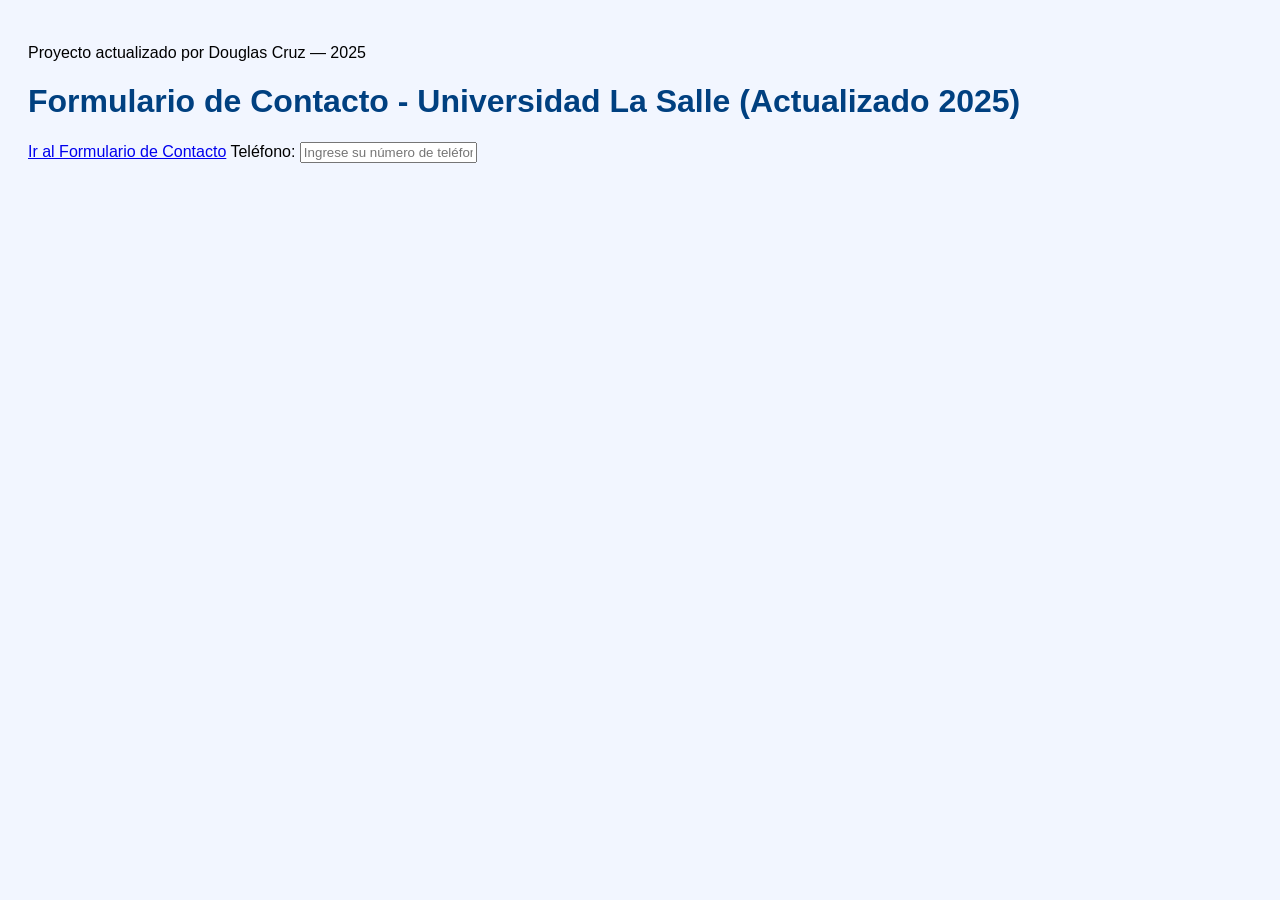
==== index.html @ fa45a5aa "Cambios realizados al formulario" ====
<!DOCTYPE html>
<html lang="es">
<head>
  <meta charset="UTF-8">
  <title>Inicio - U La Salle</title>
  <link rel="stylesheet" href="estilos.css">
</head>
<footer>
  <p>Proyecto actualizado por Douglas Cruz — 2025</p>
</footer>
<body>
  <h1>Formulario de Contacto - Universidad La Salle (Actualizado 2025)</h1>
  <a href="contacto.html">Ir al Formulario de Contacto</a>
</body>
</html>
<from><label for="telefono">Teléfono:</label>
  <input type="text" id="telefono" name="telefono" placeholder="Ingrese su número de teléfono">
  </from>
---- estilos.css ----
body {
  font-family: Arial, sans-serif;
  background-color: #f2f6ff;
  padding: 20px;
}
h1, h2 {
  color: #004080;
}
form {
  background-color: #fff;
  padding: 15px;
  border-radius: 8px;
  box-shadow: 0 0 5px rgba(0,0,0,0.1);
}
button {
  background-color: #0055aa;
  color: white;
  padding: 10px 20px;
  border-radius: 8px;
  border: none;
  cursor: pointer;
}

button:hover {
  background-color: #003f7d;
}
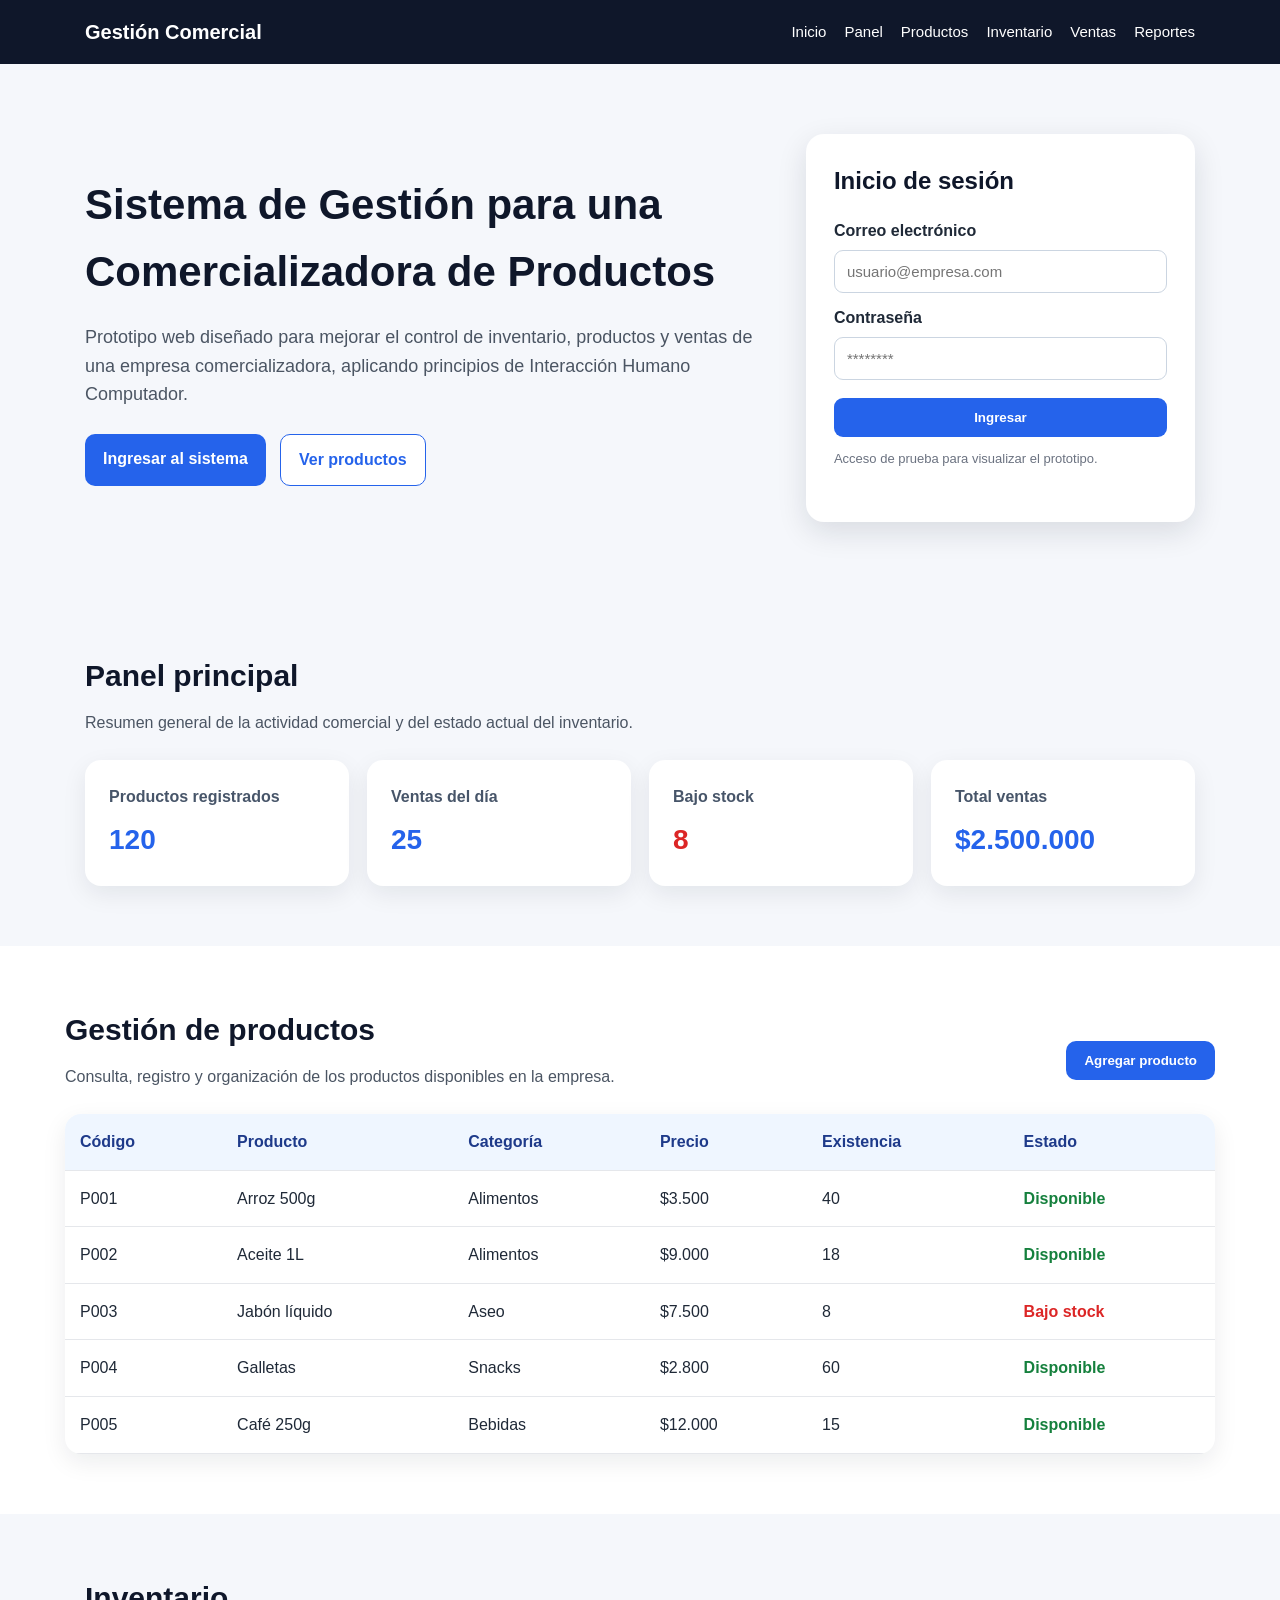
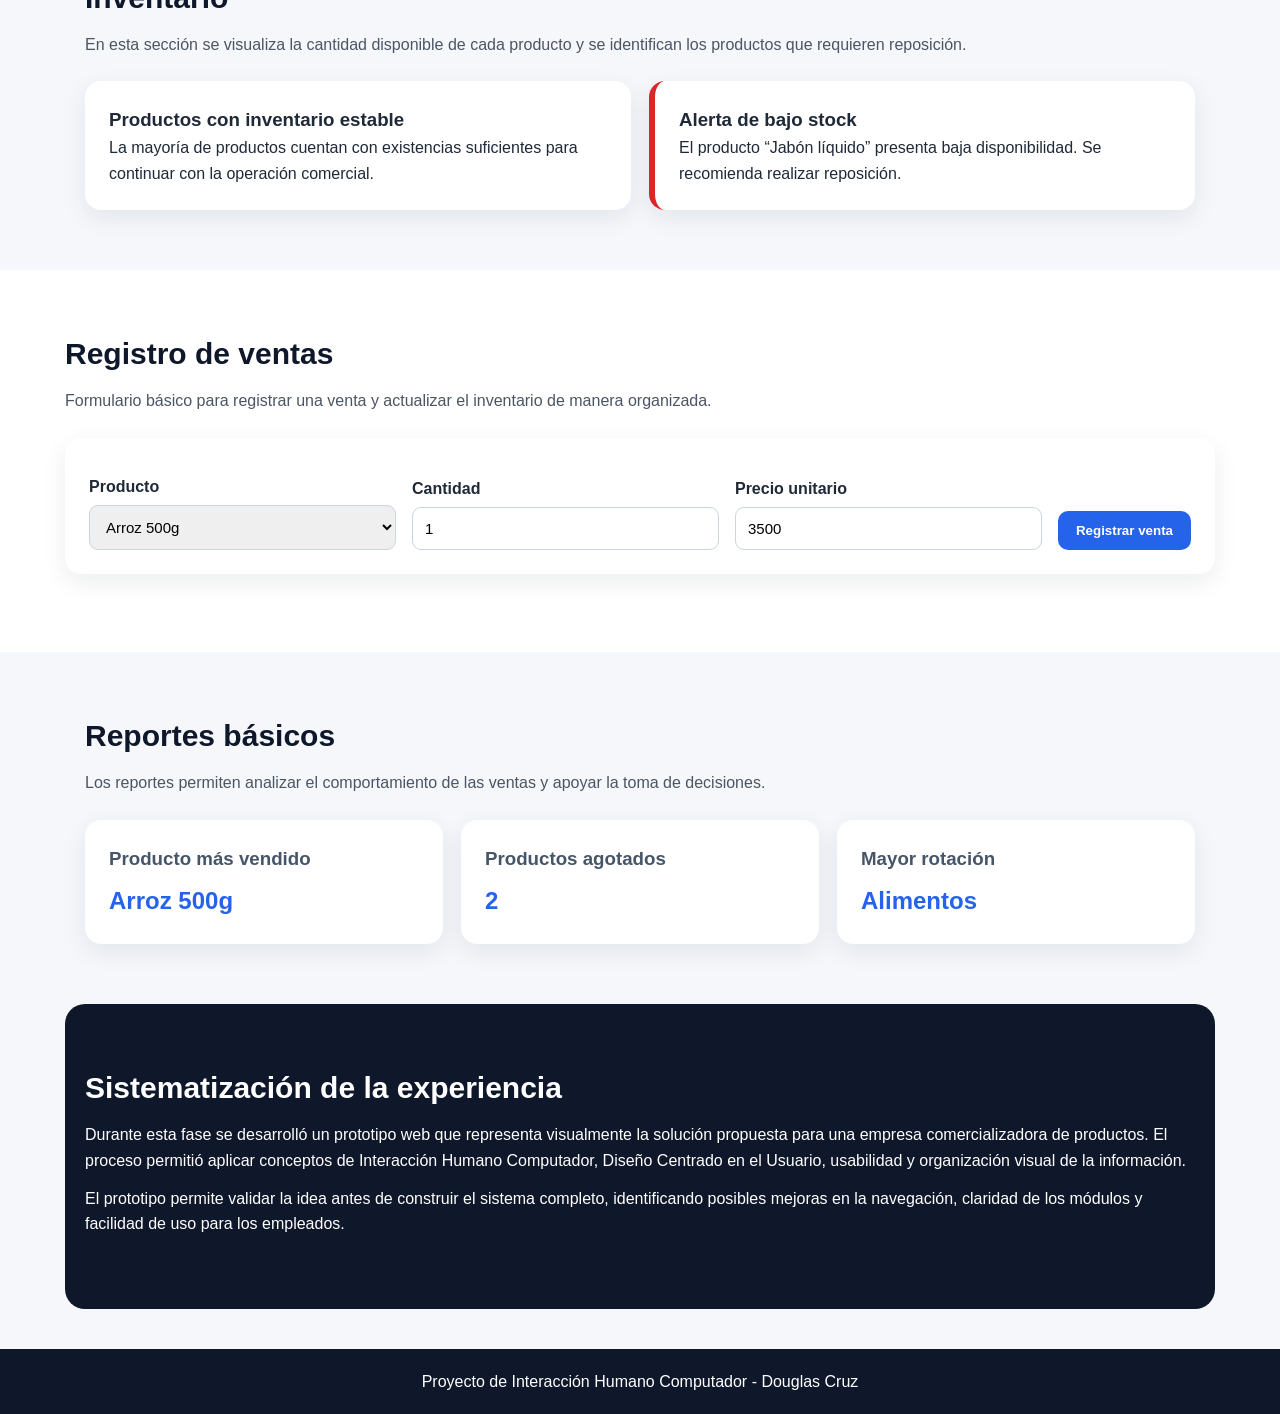
==== commit 8e05747b: "Add files via upload" ====
--- a/index.html
+++ b/index.html
@@ -1,18 +1,199 @@
 <!DOCTYPE html>
 <html lang="es">
 <head>
-  <meta charset="UTF-8">
-  <title>Inicio - U La Salle</title>
-  <link rel="stylesheet" href="estilos.css">
+  <meta charset="UTF-8" />
+  <meta name="viewport" content="width=device-width, initial-scale=1.0" />
+  <title>Sistema de Gestión Comercial</title>
+  <link rel="stylesheet" href="estilos.css" />
 </head>
-<footer>
-  <p>Proyecto actualizado por Douglas Cruz — 2025</p>
-</footer>
 <body>
-  <h1>Formulario de Contacto - Universidad La Salle (Actualizado 2025)</h1>
-  <a href="contacto.html">Ir al Formulario de Contacto</a>
+  <header class="encabezado">
+    <nav class="navbar">
+      <div class="logo">Gestión Comercial</div>
+      <ul class="menu">
+        <li><a href="#inicio">Inicio</a></li>
+        <li><a href="#dashboard">Panel</a></li>
+        <li><a href="#productos">Productos</a></li>
+        <li><a href="#inventario">Inventario</a></li>
+        <li><a href="#ventas">Ventas</a></li>
+        <li><a href="#reportes">Reportes</a></li>
+      </ul>
+    </nav>
+  </header>
+
+  <main>
+    <section id="inicio" class="hero">
+      <div class="hero-texto">
+        <h1>Sistema de Gestión para una Comercializadora de Productos</h1>
+        <p>
+          Prototipo web diseñado para mejorar el control de inventario, productos
+          y ventas de una empresa comercializadora, aplicando principios de
+          Interacción Humano Computador.
+        </p>
+        <div class="botones">
+          <a href="#dashboard" class="btn primario">Ingresar al sistema</a>
+          <a href="#productos" class="btn secundario">Ver productos</a>
+        </div>
+      </div>
+
+      <div class="login-card">
+        <h2>Inicio de sesión</h2>
+        <label>Correo electrónico</label>
+        <input type="email" placeholder="usuario@empresa.com" />
+        <label>Contraseña</label>
+        <input type="password" placeholder="********" />
+        <button onclick="mostrarMensaje('Ingreso simulado correctamente')">Ingresar</button>
+        <p class="nota">Acceso de prueba para visualizar el prototipo.</p>
+      </div>
+    </section>
+
+    <section id="dashboard" class="seccion">
+      <h2>Panel principal</h2>
+      <p class="descripcion">
+        Resumen general de la actividad comercial y del estado actual del inventario.
+      </p>
+
+      <div class="cards">
+        <article class="card">
+          <h3>Productos registrados</h3>
+          <p>120</p>
+        </article>
+        <article class="card">
+          <h3>Ventas del día</h3>
+          <p>25</p>
+        </article>
+        <article class="card alerta">
+          <h3>Bajo stock</h3>
+          <p>8</p>
+        </article>
+        <article class="card">
+          <h3>Total ventas</h3>
+          <p>$2.500.000</p>
+        </article>
+      </div>
+    </section>
+
+    <section id="productos" class="seccion fondo">
+      <div class="titulo-flex">
+        <div>
+          <h2>Gestión de productos</h2>
+          <p class="descripcion">
+            Consulta, registro y organización de los productos disponibles en la empresa.
+          </p>
+        </div>
+        <button class="btn primario" onclick="mostrarMensaje('Formulario de producto simulado')">Agregar producto</button>
+      </div>
+
+      <div class="tabla-contenedor">
+        <table>
+          <thead>
+            <tr>
+              <th>Código</th>
+              <th>Producto</th>
+              <th>Categoría</th>
+              <th>Precio</th>
+              <th>Existencia</th>
+              <th>Estado</th>
+            </tr>
+          </thead>
+          <tbody id="tablaProductos"></tbody>
+        </table>
+      </div>
+    </section>
+
+    <section id="inventario" class="seccion">
+      <h2>Inventario</h2>
+      <p class="descripcion">
+        En esta sección se visualiza la cantidad disponible de cada producto y se
+        identifican los productos que requieren reposición.
+      </p>
+
+      <div class="inventario-grid">
+        <div class="bloque">
+          <h3>Productos con inventario estable</h3>
+          <p>La mayoría de productos cuentan con existencias suficientes para continuar con la operación comercial.</p>
+        </div>
+        <div class="bloque advertencia">
+          <h3>Alerta de bajo stock</h3>
+          <p>El producto “Jabón líquido” presenta baja disponibilidad. Se recomienda realizar reposición.</p>
+        </div>
+      </div>
+    </section>
+
+    <section id="ventas" class="seccion fondo">
+      <h2>Registro de ventas</h2>
+      <p class="descripcion">
+        Formulario básico para registrar una venta y actualizar el inventario de manera organizada.
+      </p>
+
+      <form class="formulario" onsubmit="registrarVenta(event)">
+        <div>
+          <label>Producto</label>
+          <select id="productoVenta">
+            <option value="Arroz 500g">Arroz 500g</option>
+            <option value="Aceite 1L">Aceite 1L</option>
+            <option value="Jabón líquido">Jabón líquido</option>
+            <option value="Galletas">Galletas</option>
+          </select>
+        </div>
+
+        <div>
+          <label>Cantidad</label>
+          <input id="cantidadVenta" type="number" min="1" value="1" />
+        </div>
+
+        <div>
+          <label>Precio unitario</label>
+          <input id="precioVenta" type="number" min="0" value="3500" />
+        </div>
+
+        <button class="btn primario" type="submit">Registrar venta</button>
+      </form>
+
+      <div id="resultadoVenta" class="resultado"></div>
+    </section>
+
+    <section id="reportes" class="seccion">
+      <h2>Reportes básicos</h2>
+      <p class="descripcion">
+        Los reportes permiten analizar el comportamiento de las ventas y apoyar la toma de decisiones.
+      </p>
+
+      <div class="reportes">
+        <div>
+          <h3>Producto más vendido</h3>
+          <p>Arroz 500g</p>
+        </div>
+        <div>
+          <h3>Productos agotados</h3>
+          <p>2</p>
+        </div>
+        <div>
+          <h3>Mayor rotación</h3>
+          <p>Alimentos</p>
+        </div>
+      </div>
+    </section>
+
+    <section class="seccion experiencia">
+      <h2>Sistematización de la experiencia</h2>
+      <p>
+        Durante esta fase se desarrolló un prototipo web que representa visualmente la solución propuesta
+        para una empresa comercializadora de productos. El proceso permitió aplicar conceptos de
+        Interacción Humano Computador, Diseño Centrado en el Usuario, usabilidad y organización visual
+        de la información.
+      </p>
+      <p>
+        El prototipo permite validar la idea antes de construir el sistema completo, identificando posibles
+        mejoras en la navegación, claridad de los módulos y facilidad de uso para los empleados.
+      </p>
+    </section>
+  </main>
+
+  <footer>
+    <p>Proyecto de Interacción Humano Computador - Douglas Cruz</p>
+  </footer>
+
+  <script src="script.js"></script>
 </body>
 </html>
-<from><label for="telefono">Teléfono:</label>
-  <input type="text" id="telefono" name="telefono" placeholder="Ingrese su número de teléfono">
-  </from>
--- a/estilos.css
+++ b/estilos.css
@@ -1,26 +1,343 @@
+* {
+  box-sizing: border-box;
+  margin: 0;
+  padding: 0;
+}
+
 body {
-  font-family: Arial, sans-serif;
-  background-color: #f2f6ff;
+  font-family: Arial, Helvetica, sans-serif;
+  background: #f5f7fb;
+  color: #1f2937;
+  line-height: 1.6;
+}
+
+.encabezado {
+  background: #0f172a;
+  color: white;
+  position: sticky;
+  top: 0;
+  z-index: 10;
+}
+
+.navbar {
+  max-width: 1150px;
+  margin: auto;
+  padding: 16px 20px;
+  display: flex;
+  justify-content: space-between;
+  align-items: center;
+}
+
+.logo {
+  font-weight: bold;
+  font-size: 20px;
+}
+
+.menu {
+  list-style: none;
+  display: flex;
+  gap: 18px;
+}
+
+.menu a {
+  color: white;
+  text-decoration: none;
+  font-size: 15px;
+}
+
+.menu a:hover {
+  color: #93c5fd;
+}
+
+.hero {
+  max-width: 1150px;
+  margin: auto;
+  padding: 70px 20px;
+  display: grid;
+  grid-template-columns: 1.4fr 0.8fr;
+  gap: 40px;
+  align-items: center;
+}
+
+.hero h1 {
+  font-size: 42px;
+  color: #0f172a;
+  margin-bottom: 18px;
+}
+
+.hero p {
+  font-size: 18px;
+  color: #4b5563;
+  margin-bottom: 25px;
+}
+
+.botones {
+  display: flex;
+  gap: 14px;
+  flex-wrap: wrap;
+}
+
+.btn {
+  border: none;
+  padding: 12px 18px;
+  border-radius: 10px;
+  cursor: pointer;
+  text-decoration: none;
+  display: inline-block;
+  font-weight: bold;
+}
+
+.primario {
+  background: #2563eb;
+  color: white;
+}
+
+.secundario {
+  background: white;
+  color: #2563eb;
+  border: 1px solid #2563eb;
+}
+
+.login-card {
+  background: white;
+  border-radius: 18px;
+  padding: 28px;
+  box-shadow: 0 10px 30px rgba(15, 23, 42, 0.12);
+}
+
+.login-card h2 {
+  margin-bottom: 18px;
+  color: #0f172a;
+}
+
+label {
+  display: block;
+  margin-top: 12px;
+  margin-bottom: 6px;
+  font-weight: bold;
+}
+
+input, select {
+  width: 100%;
+  padding: 12px;
+  border: 1px solid #cbd5e1;
+  border-radius: 9px;
+  font-size: 15px;
+}
+
+.login-card button {
+  margin-top: 18px;
+  width: 100%;
+  padding: 12px;
+  border-radius: 9px;
+  border: none;
+  background: #2563eb;
+  color: white;
+  font-weight: bold;
+  cursor: pointer;
+}
+
+.nota {
+  font-size: 13px !important;
+  margin-top: 12px;
+  color: #6b7280 !important;
+}
+
+.seccion {
+  max-width: 1150px;
+  margin: auto;
+  padding: 60px 20px;
+}
+
+.seccion h2 {
+  font-size: 30px;
+  color: #0f172a;
+  margin-bottom: 10px;
+}
+
+.descripcion {
+  color: #4b5563;
+  margin-bottom: 24px;
+}
+
+.fondo {
+  background: white;
+  max-width: 100%;
+}
+
+.fondo > * {
+  max-width: 1150px;
+  margin-left: auto;
+  margin-right: auto;
+}
+
+.cards {
+  display: grid;
+  grid-template-columns: repeat(4, 1fr);
+  gap: 18px;
+}
+
+.card, .bloque, .reportes div {
+  background: white;
+  padding: 24px;
+  border-radius: 16px;
+  box-shadow: 0 8px 24px rgba(15, 23, 42, 0.08);
+}
+
+.card h3 {
+  color: #475569;
+  font-size: 16px;
+  margin-bottom: 8px;
+}
+
+.card p {
+  font-size: 28px;
+  font-weight: bold;
+  color: #2563eb;
+}
+
+.alerta p {
+  color: #dc2626;
+}
+
+.titulo-flex {
+  display: flex;
+  justify-content: space-between;
+  align-items: center;
+  gap: 20px;
+}
+
+.tabla-contenedor {
+  overflow-x: auto;
+  background: white;
+  border-radius: 16px;
+  box-shadow: 0 8px 24px rgba(15, 23, 42, 0.08);
+}
+
+table {
+  width: 100%;
+  border-collapse: collapse;
+}
+
+th, td {
+  padding: 15px;
+  border-bottom: 1px solid #e5e7eb;
+  text-align: left;
+}
+
+th {
+  background: #eff6ff;
+  color: #1e3a8a;
+}
+
+.estado-ok {
+  color: #15803d;
+  font-weight: bold;
+}
+
+.estado-bajo {
+  color: #dc2626;
+  font-weight: bold;
+}
+
+.inventario-grid {
+  display: grid;
+  grid-template-columns: 1fr 1fr;
+  gap: 18px;
+}
+
+.advertencia {
+  border-left: 6px solid #dc2626;
+}
+
+.formulario {
+  background: white;
+  border-radius: 16px;
+  padding: 24px;
+  display: grid;
+  grid-template-columns: 1fr 1fr 1fr auto;
+  align-items: end;
+  gap: 16px;
+  box-shadow: 0 8px 24px rgba(15, 23, 42, 0.08);
+}
+
+.resultado {
+  margin-top: 18px;
+  font-weight: bold;
+  color: #15803d;
+}
+
+.reportes {
+  display: grid;
+  grid-template-columns: repeat(3, 1fr);
+  gap: 18px;
+}
+
+.reportes h3 {
+  color: #475569;
+  margin-bottom: 8px;
+}
+
+.reportes p {
+  font-size: 24px;
+  color: #2563eb;
+  font-weight: bold;
+}
+
+.experiencia {
+  background: #0f172a;
+  color: white;
+  border-radius: 20px;
+  margin-bottom: 40px;
+}
+
+.experiencia h2 {
+  color: white;
+}
+
+.experiencia p {
+  margin-bottom: 12px;
+}
+
+footer {
+  background: #0f172a;
+  color: white;
+  text-align: center;
   padding: 20px;
 }
-h1, h2 {
-  color: #004080;
-}
-form {
-  background-color: #fff;
-  padding: 15px;
-  border-radius: 8px;
-  box-shadow: 0 0 5px rgba(0,0,0,0.1);
-}
-button {
-  background-color: #0055aa;
-  color: white;
-  padding: 10px 20px;
-  border-radius: 8px;
-  border: none;
-  cursor: pointer;
-}
-
-button:hover {
-  background-color: #003f7d;
-}+
+@media (max-width: 850px) {
+  .hero {
+    grid-template-columns: 1fr;
+    padding-top: 40px;
+  }
+
+  .hero h1 {
+    font-size: 32px;
+  }
+
+  .navbar {
+    flex-direction: column;
+    gap: 14px;
+  }
+
+  .menu {
+    flex-wrap: wrap;
+    justify-content: center;
+  }
+
+  .cards,
+  .inventario-grid,
+  .reportes {
+    grid-template-columns: 1fr;
+  }
+
+  .formulario {
+    grid-template-columns: 1fr;
+  }
+
+  .titulo-flex {
+    flex-direction: column;
+    align-items: flex-start;
+  }
+}
